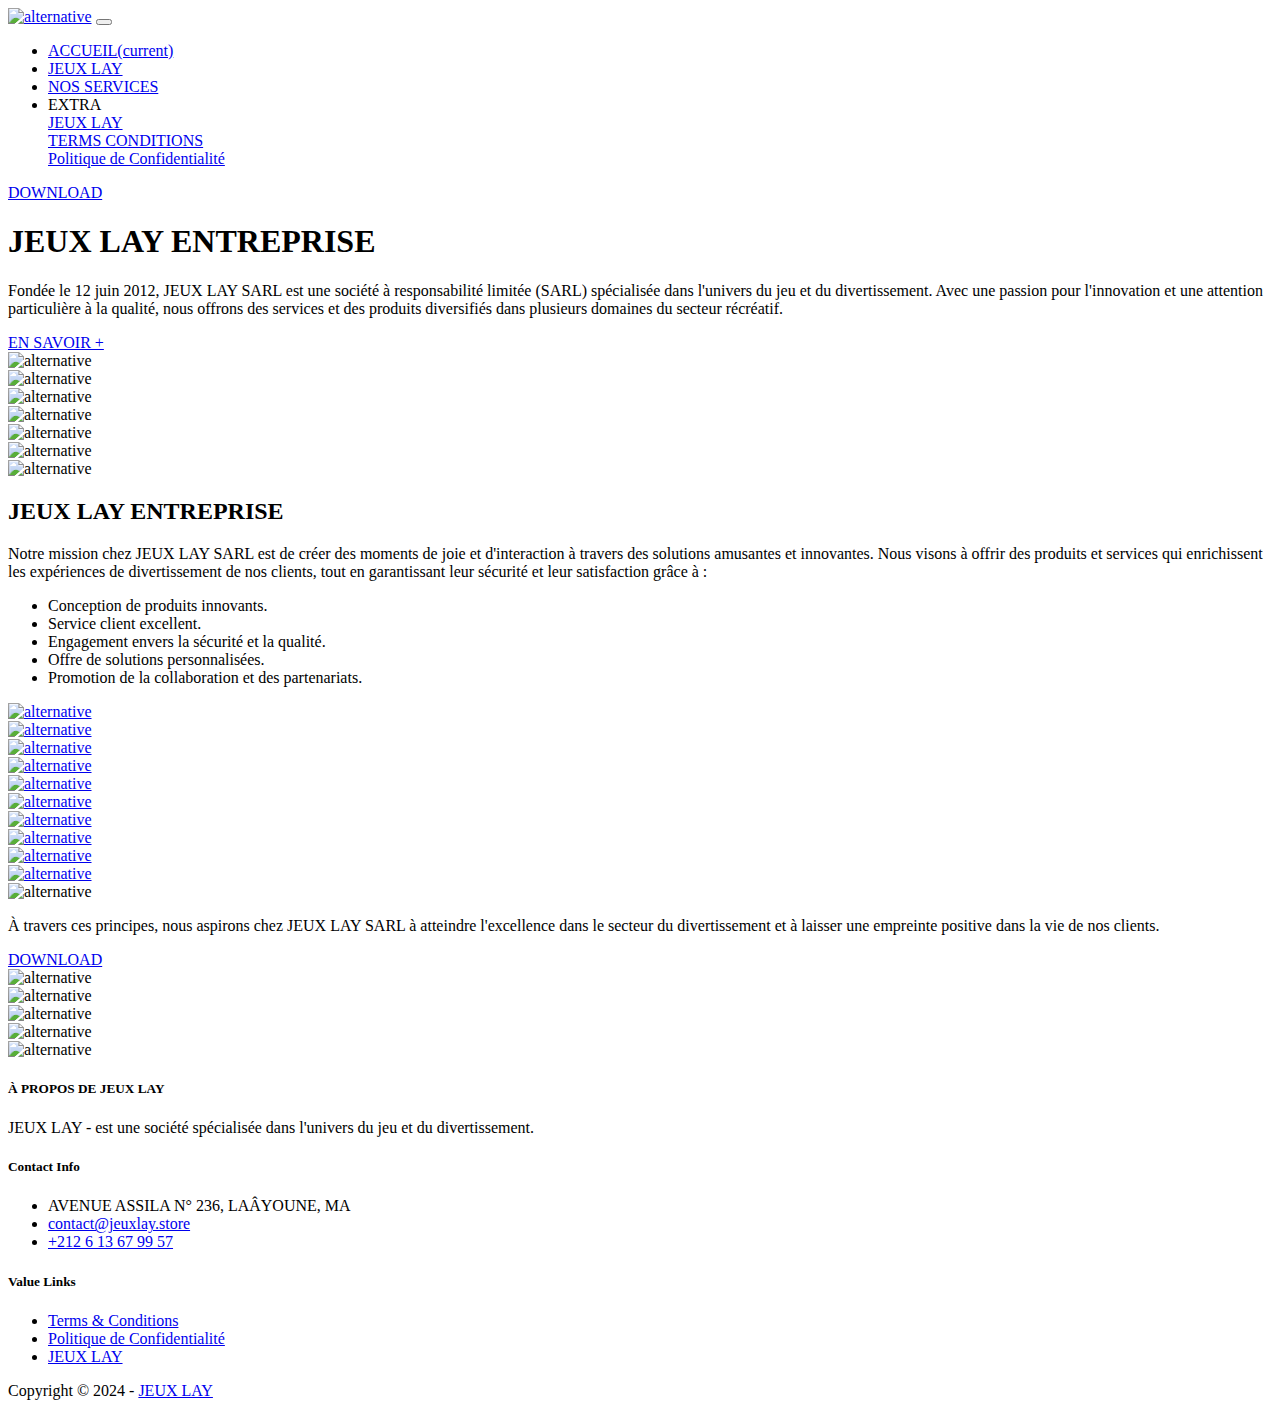
==== index.html @ 2b6c50cb "Add files via upload" ====
<!DOCTYPE html>
<html lang="en">
<head>
    <meta charset="utf-8">
    <meta name="viewport" content="width=device-width, initial-scale=1, shrink-to-fit=no">
    
    <!-- SEO Meta Tags -->
    <meta name="description" content="JEUX LAY SARL est une société à responsabilité limitée (SARL) spécialisée dans l'univers du jeu et du divertissement.">
    <meta name="author" content="JEUX LAY SARL">

    <!-- OG Meta Tags to improve the way the post looks when you share the page on LinkedIn, Facebook, Google+ -->
	<meta property="og:site_name" content="" /> <!-- website name -->
	<meta property="og:site" content="" /> <!-- website link -->
	<meta property="og:title" content=""/> <!-- title shown in the actual shared post -->
	<meta property="og:description" content="" /> <!-- description shown in the actual shared post -->
	<meta property="og:image" content="" /> <!-- image link, make sure it's jpg -->
	<meta property="og:url" content="" /> <!-- where do you want your post to link to -->
	<meta property="og:type" content="article" />

    <!-- Webpage Title -->
    <title>JEUX LAY - est une société spécialisée dans l'univers du jeu et du divertissement.</title>
    
    <!-- Styles -->
    <link href="https://fonts.googleapis.com/css?family=Open+Sans:400,400i,700&display=swap&subset=latin-ext" rel="stylesheet">
    <link href="css/bootstrap.css" rel="stylesheet">
    <link href="css/fontawesome-all.css" rel="stylesheet">
    <link href="css/swiper.css" rel="stylesheet">
	<link href="css/magnific-popup.css" rel="stylesheet">
	<link href="css/styles.css" rel="stylesheet">
	
	<!-- Favicon  -->
    <link rel="icon" href="images/favicon.png">
</head>
<body data-spy="scroll" data-target=".fixed-top">
    
    <!-- Preloader -->
	<div class="spinner-wrapper">
        <div class="spinner">
            <div class="bounce1"></div>
            <div class="bounce2"></div>
            <div class="bounce3"></div>
        </div>
    </div>
    <!-- end of preloader -->
    

    <!-- Navigation -->
    <nav class="navbar navbar-expand-lg navbar-dark navbar-custom fixed-top">
        <div class="container">
            <!-- Text Logo - Use this if you don't have a graphic logo -->
            <!-- <a class="navbar-brand logo-text page-scroll" href="index.html">Sync</a> -->

            <!-- Image Logo -->
            <a class="navbar-brand logo-image" href="index.html"><img src="images/logo.png" alt="alternative"></a> 
            
            <!-- Mobile Menu Toggle Button -->
            <button class="navbar-toggler" type="button" data-toggle="collapse" data-target="#navbarsExampleDefault" aria-controls="navbarsExampleDefault" aria-expanded="false" aria-label="Toggle navigation">
                <span class="navbar-toggler-awesome fas fa-bars"></span>
                <span class="navbar-toggler-awesome fas fa-times"></span>
            </button>
            <!-- end of mobile menu toggle button -->

            <div class="collapse navbar-collapse" id="navbarsExampleDefault">
                <ul class="navbar-nav ml-auto">
                    <li class="nav-item">
                        <a class="nav-link page-scroll" href="#header">ACCUEIL<span class="sr-only">(current)</span></a>
                    </li>
                    <li class="nav-item">
                        <a class="nav-link page-scroll" href="#description">JEUX LAY</a>
                    </li>
                    <li class="nav-item">
                        <a class="nav-link page-scroll" href="#screens">NOS SERVICES</a>
                    </li>

                    <!-- Dropdown Menu -->          
                    <li class="nav-item dropdown">
                        <a class="nav-link dropdown-toggle page-scroll" id="navbarDropdown" role="button" aria-haspopup="true" aria-expanded="false">EXTRA</a>
                        <div class="dropdown-menu" aria-labelledby="navbarDropdown">
                            <a class="dropdown-item" href="article-details.html"><span class="item-text">JEUX LAY</span></a>
                            <div class="dropdown-divider"></div>
                            <a class="dropdown-item" href="terms-conditions.html"><span class="item-text">TERMS CONDITIONS</span></a>
                            <div class="dropdown-divider"></div>
                            <a class="dropdown-item" href="privacy-policy.html"><span class="item-text">Politique de Confidentialité</span></a>
                        </div>
                    </li>
                    <!-- end of dropdown menu -->
                </ul>
                <span class="nav-item">
                    <a class="btn-outline-sm page-scroll" href="#download">DOWNLOAD</a>
                </span>
            </div>
        </div> <!-- end of container -->
    </nav> <!-- end of navbar -->
    <!-- end of navigation -->


    <!-- Header -->
    <header class="header">
        <div class="container">
            <div class="row">
                <div class="col-lg-12">
                    <div class="text-container">
                        <h1>JEUX LAY ENTREPRISE</h1>
                        <p class="p-large p-heading">Fondée le 12 juin 2012, JEUX LAY SARL est une société à responsabilité limitée (SARL) spécialisée dans l'univers du jeu et du divertissement. Avec une passion pour l'innovation et une attention particulière à la qualité, nous offrons des services et des produits diversifiés dans plusieurs domaines du secteur récréatif.</p>
                        <a class="btn-solid-lg" href="article-details.html"><i class="fab fa-google-play"></i>EN SAVOIR +</a>
		    </div> <!-- end of text-container -->
                </div> <!-- end of col -->
            </div> <!-- end of row -->
            <div class="row">
                <div class="col-lg-12">
                    <div class="image-container">
                        <img class="img-fluid" src="images/header.png" alt="alternative">
                    </div> <!-- end of text-container -->
                </div> <!-- end of col -->
            </div> <!-- end of row -->
        </div> <!-- end of container -->
        <div class="deco-white-circle-1">
            <img src="images/decorative-white-circle.svg" alt="alternative">
        </div> <!-- end of deco-white-circle-1 -->
        <div class="deco-white-circle-2">
            <img src="images/decorative-white-circle.svg" alt="alternative">
        </div> <!-- end of deco-white-circle-2 -->
        <div class="deco-blue-circle">
            <img src="images/decorative-blue-circle.svg" alt="alternative">
        </div> <!-- end of deco-blue-circle -->
        <div class="deco-yellow-circle">
            <img src="images/decorative-yellow-circle.svg" alt="alternative">
        </div> <!-- end of deco-yellow-circle -->
        <div class="deco-green-diamond">
            <img src="images/decorative-green-diamond.svg" alt="alternative">
        </div> <!-- end of deco-yellow-circle -->
    </header> <!-- end of header -->
    <!-- end of header -->

    <!-- Description 1 -->
    <div id="description" class="basic-1">
        <div class="container">
            <div class="row">
                <div class="col-lg-6">
                    <div class="image-container">
                        <img class="img-fluid" src="images/description.png" alt="alternative">
                    </div> <!-- end of image-container -->
                </div> <!-- end of col -->
                <div class="col-lg-6">
                    <div class="text-container">
                        <h2>JEUX LAY ENTREPRISE</h2>
                         <p>Notre mission chez JEUX LAY SARL est de créer des moments de joie et d'interaction à travers des solutions amusantes et innovantes. Nous visons à offrir des produits et services qui enrichissent les expériences de divertissement de nos clients, tout en garantissant leur sécurité et leur satisfaction grâce à :</p>
			<ul class="list-unstyled li-space-lg">
                            <li class="media">
                                <i class="fas fa-square"></i>
                                <div class="media-body">Conception de produits innovants.</div>
                            </li>
                            <li class="media">
                                <i class="fas fa-square"></i>
                                <div class="media-body">Service client excellent.</div>
                            </li>
                            <li class="media">
                                <i class="fas fa-square"></i>
                                <div class="media-body">Engagement envers la sécurité et la qualité.</div>
                            </li>
				<li class="media">
                                <i class="fas fa-square"></i>
                                <div class="media-body">Offre de solutions personnalisées.</div>
                            </li>
				<li class="media">
                                <i class="fas fa-square"></i>
                                <div class="media-body">Promotion de la collaboration et des partenariats.</div>
                            </li>
                        </ul>
                    </div> <!-- end of text-container -->
                </div> <!-- end of col -->
            </div> <!-- end of row -->
        </div> <!-- end of container -->
    </div> <!-- end of basic-1 -->
    <!-- end of description 1 -->

    <!-- Screenshots -->
    <div id="screens" class="slider">
        <div class="container">
            <div class="row">
                <div class="col-lg-12">
                    
                    <!-- Image Slider -->
                    <div class="slider-container">
                        <div class="swiper-container image-slider">
                            <div class="swiper-wrapper">
                                
                                <!-- Slide -->
                                <div class="swiper-slide">
                                    <a href="images/screenshot-1.png" class="popup-link" data-effect="fadeIn">
                                        <img class="img-fluid" src="images/screenshot-1.png" alt="alternative">
                                    </a>
                                </div>
                                <!-- end of slide -->

                                <!-- Slide -->
                                <div class="swiper-slide">
                                    <a href="images/screenshot-2.png" class="popup-link" data-effect="fadeIn">
                                        <img class="img-fluid" src="images/screenshot-2.png" alt="alternative">
                                    </a>
                                </div>
                                <!-- end of slide -->

                                <!-- Slide -->
                                <div class="swiper-slide">
                                    <a href="images/screenshot-3.png" class="popup-link" data-effect="fadeIn">
                                        <img class="img-fluid" src="images/screenshot-3.png" alt="alternative">
                                    </a>
                                </div>
                                <!-- end of slide -->

                                <!-- Slide -->
                                <div class="swiper-slide">
                                    <a href="images/screenshot-4.png" class="popup-link" data-effect="fadeIn">
                                        <img class="img-fluid" src="images/screenshot-4.png" alt="alternative">
                                    </a>
                                </div>
                                <!-- end of slide -->

                                <!-- Slide -->
                                <div class="swiper-slide">
                                    <a href="images/screenshot-5.png" class="popup-link" data-effect="fadeIn">
                                        <img class="img-fluid" src="images/screenshot-5.png" alt="alternative">
                                    </a>
                                </div>
                                <!-- end of slide -->

                                <!-- Slide -->
                                <div class="swiper-slide">
                                    <a href="images/screenshot-1.png" class="popup-link" data-effect="fadeIn">
                                        <img class="img-fluid" src="images/screenshot-6.png" alt="alternative">
                                    </a>
                                </div>
                                <!-- end of slide -->

                                <!-- Slide -->
                                <div class="swiper-slide">
                                    <a href="images/screenshot-2.png" class="popup-link" data-effect="fadeIn">
                                        <img class="img-fluid" src="images/screenshot-1.png" alt="alternative">
                                    </a>
                                </div>
                                <!-- end of slide -->

                                <!-- Slide -->
                                <div class="swiper-slide">
                                    <a href="images/screenshot-3.png" class="popup-link" data-effect="fadeIn">
                                        <img class="img-fluid" src="images/screenshot-2.png" alt="alternative">
                                    </a>
                                </div>
                                <!-- end of slide -->

                                <!-- Slide -->
                                <div class="swiper-slide">
                                    <a href="images/screenshot-4.png" class="popup-link" data-effect="fadeIn">
                                        <img class="img-fluid" src="images/screenshot-3.png" alt="alternative">
                                    </a>
                                </div>
                                <!-- end of slide -->

                                <!-- Slide -->
                                <div class="swiper-slide">
                                    <a href="images/screenshot-5.png" class="popup-link" data-effect="fadeIn">
                                        <img class="img-fluid" src="images/screenshot-4.png" alt="alternative">
                                    </a>
                                </div>
                                <!-- end of slide -->
                                
                            </div> <!-- end of swiper-wrapper -->

                            <!-- Add Arrows -->
                            <div class="swiper-button-next"></div>
                            <div class="swiper-button-prev"></div>
                            <!-- end of add arrows -->

                        </div> <!-- end of swiper-container -->
                    </div> <!-- end of slider-container -->
                    <!-- end of image slider -->

                </div> <!-- end of col -->
            </div> <!-- end of row -->
        </div> <!-- end of container -->
    </div> <!-- end of slider -->
    <!-- end of screenshots -->    


    <!-- Download -->
    <div id="download" class="basic-3">
        <div class="container">
            <div class="row">
                <div class="col-lg-12">
                    <div class="image-container">
                        <img class="img-fluid" src="images/download.png" alt="alternative">
                    </div> <!-- end of image-container -->
                    <p class="p-large">À travers ces principes, nous aspirons chez JEUX LAY SARL à atteindre l'excellence dans le secteur du divertissement et à laisser une empreinte positive dans la vie de nos clients.</p>
                    <a class="btn-solid-lg" href="#your-link"><i class="fab fa-google-play"></i>DOWNLOAD</a>
                </div> <!-- end of col -->
            </div> <!-- end of row -->
        </div> <!-- end of container -->
        <div class="deco-white-circle-1">
            <img src="images/decorative-white-circle.svg" alt="alternative">
        </div> <!-- end of deco-white-circle-1 -->
        <div class="deco-white-circle-2">
            <img src="images/decorative-white-circle.svg" alt="alternative">
        </div> <!-- end of deco-white-circle-2 -->
        <div class="deco-blue-circle">
            <img src="images/decorative-blue-circle.svg" alt="alternative">
        </div> <!-- end of deco-blue-circle -->
        <div class="deco-yellow-circle">
            <img src="images/decorative-yellow-circle.svg" alt="alternative">
        </div> <!-- end of deco-yellow-circle -->
        <div class="deco-green-diamond">
            <img src="images/decorative-green-diamond.svg" alt="alternative">
        </div> <!-- end of deco-yellow-circle -->
    </div> <!-- end of basic-3 -->
    <!-- end of download -->


    <!-- Footer -->
    <div class="footer">
        <div class="container">
            <div class="row">
                <div class="col-lg-12">
                    <div class="footer-col first">
                        <h5>À PROPOS DE JEUX LAY</h5>
                        <p class="p-small">JEUX LAY - est une société spécialisée dans l'univers du jeu et du divertissement.</p>
                    </div> <!-- end of footer-col -->
                    <div class="footer-col second">
                        <h5>Contact Info</h5>
                        <ul class="list-unstyled li-space-lg p-small">
                            <li class="media">
                                <i class="fas fa-map-marker-alt"></i>
                                <div class="media-body">AVENUE ASSILA N° 236, LAÂYOUNE, MA</div>
                            </li>
                            <li class="media">
                                <i class="fas fa-envelope"></i>
                                <div class="media-body"><a href="#your-link">contact@jeuxlay.store</a></div>
                            </li>
                            <li class="media">
                                <i class="fas fa-phone-alt"></i>
                                <div class="media-body"><a href="#your-link">+212 6 13 67 99 57</a></div>
                            </li>
                        </ul>
                    </div> <!-- end of footer-col -->
                    <div class="footer-col third">
                        <h5>Value Links</h5>
                        <ul class="list-unstyled li-space-lg p-small">
                            <li><a href="terms-conditions.html">Terms & Conditions</a></li>
                            <li><a href="privacy-policy.html">Politique de Confidentialité</a></li>
                            <li><a href="article-details.html">JEUX LAY</a></li>
                        </ul>
                    </div> <!-- end of footer-col -->
                    <div class="footer-col fifth">
                        <span class="fa-stack">
                            <a href="#your-link">
                                <i class="fas fa-circle fa-stack-2x"></i>
                                <i class="fab fa-facebook-f fa-stack-1x"></i>
                            </a>
                        </span>
                        <span class="fa-stack">
                            <a href="#your-link">
                                <i class="fas fa-circle fa-stack-2x"></i>
                                <i class="fab fa-twitter fa-stack-1x"></i>
                            </a>
                        </span>
                        <span class="fa-stack">
                            <a href="#your-link">
                                <i class="fas fa-circle fa-stack-2x"></i>
                                <i class="fab fa-pinterest-p fa-stack-1x"></i>
                            </a>
                        </span>
                        <span class="fa-stack">
                            <a href="#your-link">
                                <i class="fas fa-circle fa-stack-2x"></i>
                                <i class="fab fa-instagram fa-stack-1x"></i>
                            </a>
                        </span>
                    </div> <!-- end of footer-col -->
                </div> <!-- end of col -->
            </div> <!-- end of row -->
        </div> <!-- end of container -->
    </div> <!-- end of footer -->  
    <!-- end of footer -->


    <!-- Copyright -->
    <div class="copyright">
        <div class="container">
            <div class="row">
                <div class="col-lg-12">
                    <p class="p-small">Copyright © 2024 - <a href="https://jeuxlay.store">JEUX LAY</a></p>
                </div> <!-- end of col -->
            </div> <!-- enf of row -->
        </div> <!-- end of container -->
    </div> <!-- end of copyright --> 
    <!-- end of copyright -->
    
    	
    <!-- Scripts -->
    <script src="js/jquery.min.js"></script> <!-- jQuery for Bootstrap's JavaScript plugins -->
    <script src="js/popper.min.js"></script> <!-- Popper tooltip library for Bootstrap -->
    <script src="js/bootstrap.min.js"></script> <!-- Bootstrap framework -->
    <script src="js/jquery.easing.min.js"></script> <!-- jQuery Easing for smooth scrolling between anchors -->
    <script src="js/swiper.min.js"></script> <!-- Swiper for image and text sliders -->
    <script src="js/jquery.magnific-popup.js"></script> <!-- Magnific Popup for lightboxes -->
    <script src="js/validator.min.js"></script> <!-- Validator.js - Bootstrap plugin that validates forms -->
    <script src="js/scripts.js"></script> <!-- Custom scripts -->
</body>
</html>
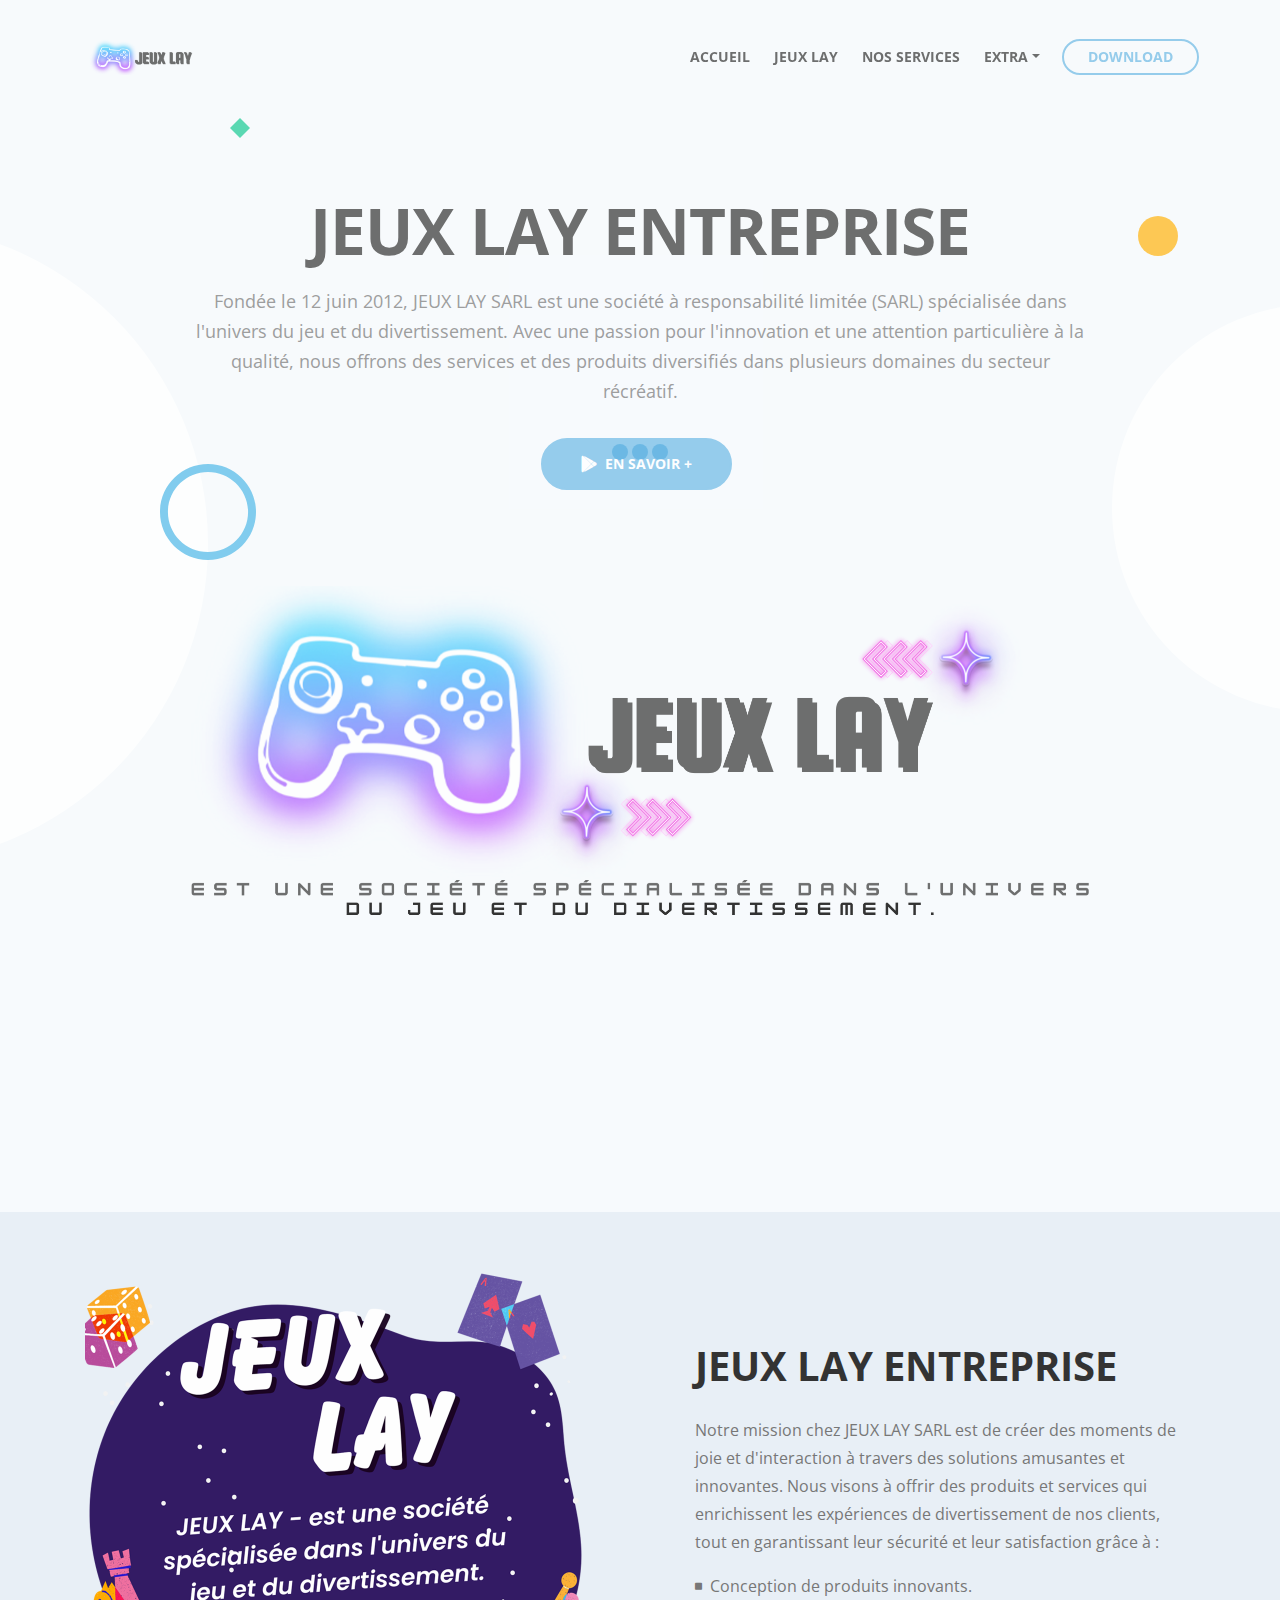
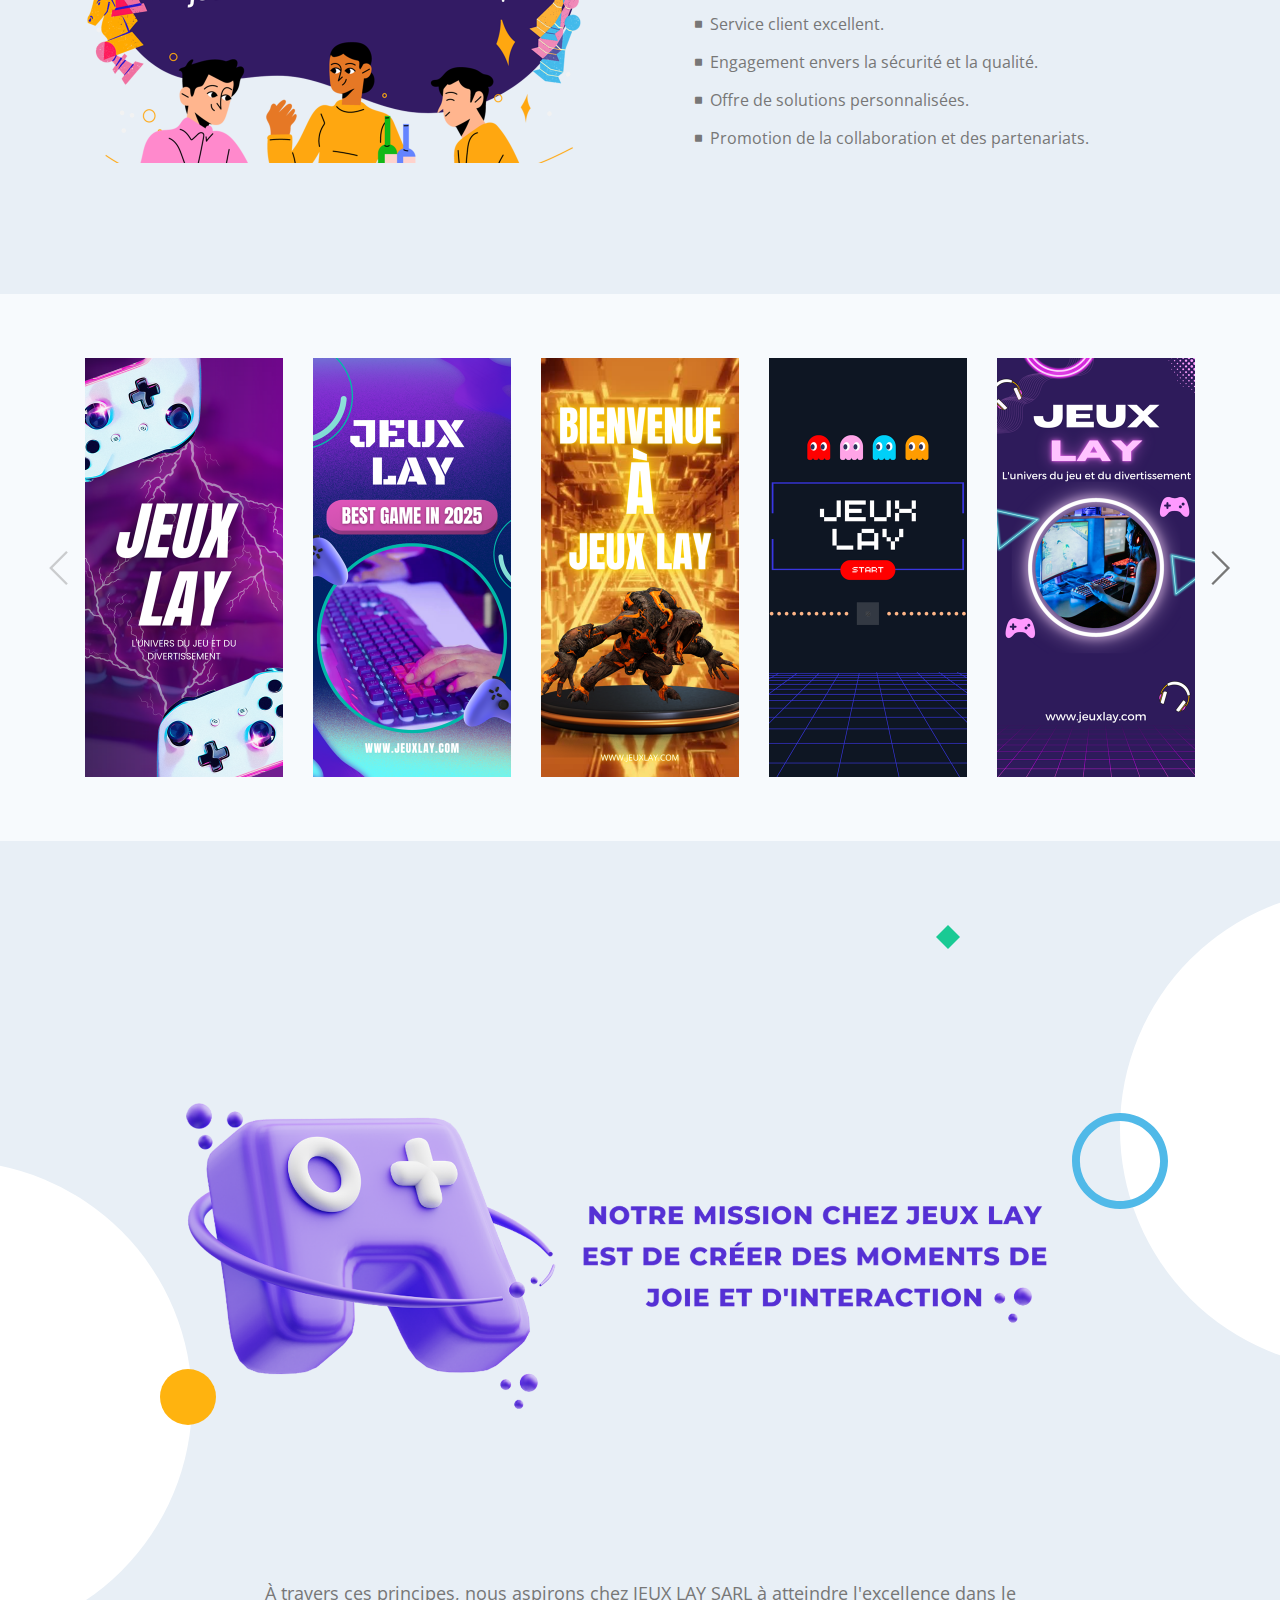
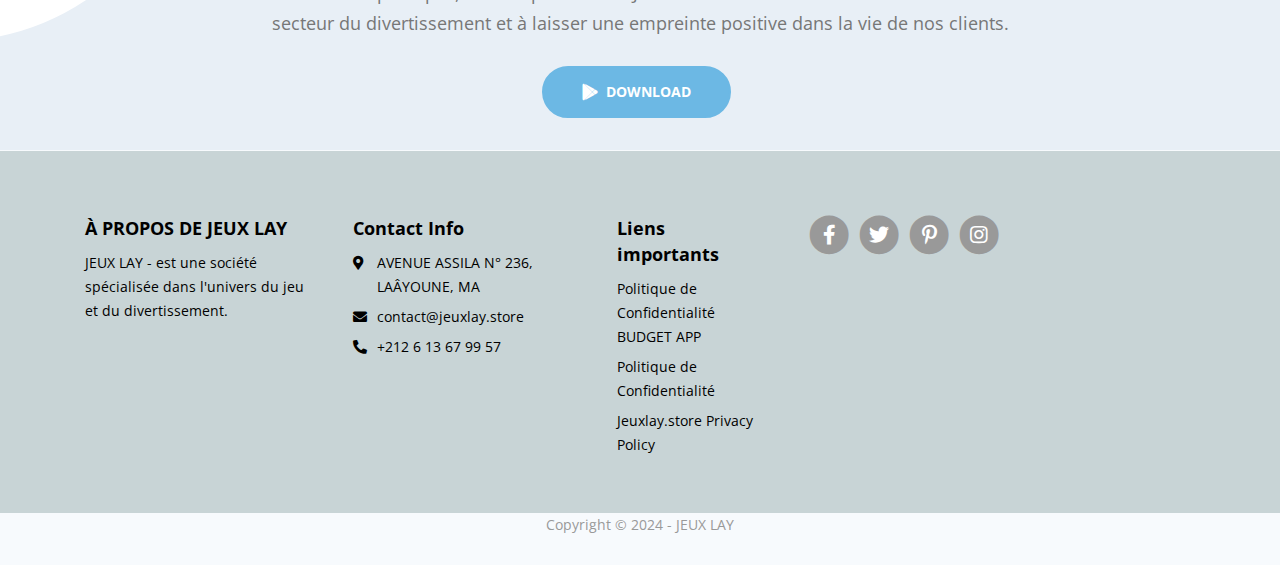
==== commit eb09d9e9: "Update index.html" ====
--- a/index.html
+++ b/index.html
@@ -342,11 +342,11 @@
                         </ul>
                     </div> <!-- end of footer-col -->
                     <div class="footer-col third">
-                        <h5>Value Links</h5>
+                        <h5>Liens importants</h5>
                         <ul class="list-unstyled li-space-lg p-small">
-                            <li><a href="terms-conditions.html">Terms & Conditions</a></li>
+                            <li><a href="privacy-policy-budget-tracking-app.html">Politique de Confidentialité BUDGET APP</a></li>
                             <li><a href="privacy-policy.html">Politique de Confidentialité</a></li>
-                            <li><a href="article-details.html">JEUX LAY</a></li>
+                            <li><a href="privacy-policy-jeuxlay.html">Jeuxlay.store Privacy Policy</a></li>
                         </ul>
                     </div> <!-- end of footer-col -->
                     <div class="footer-col fifth">
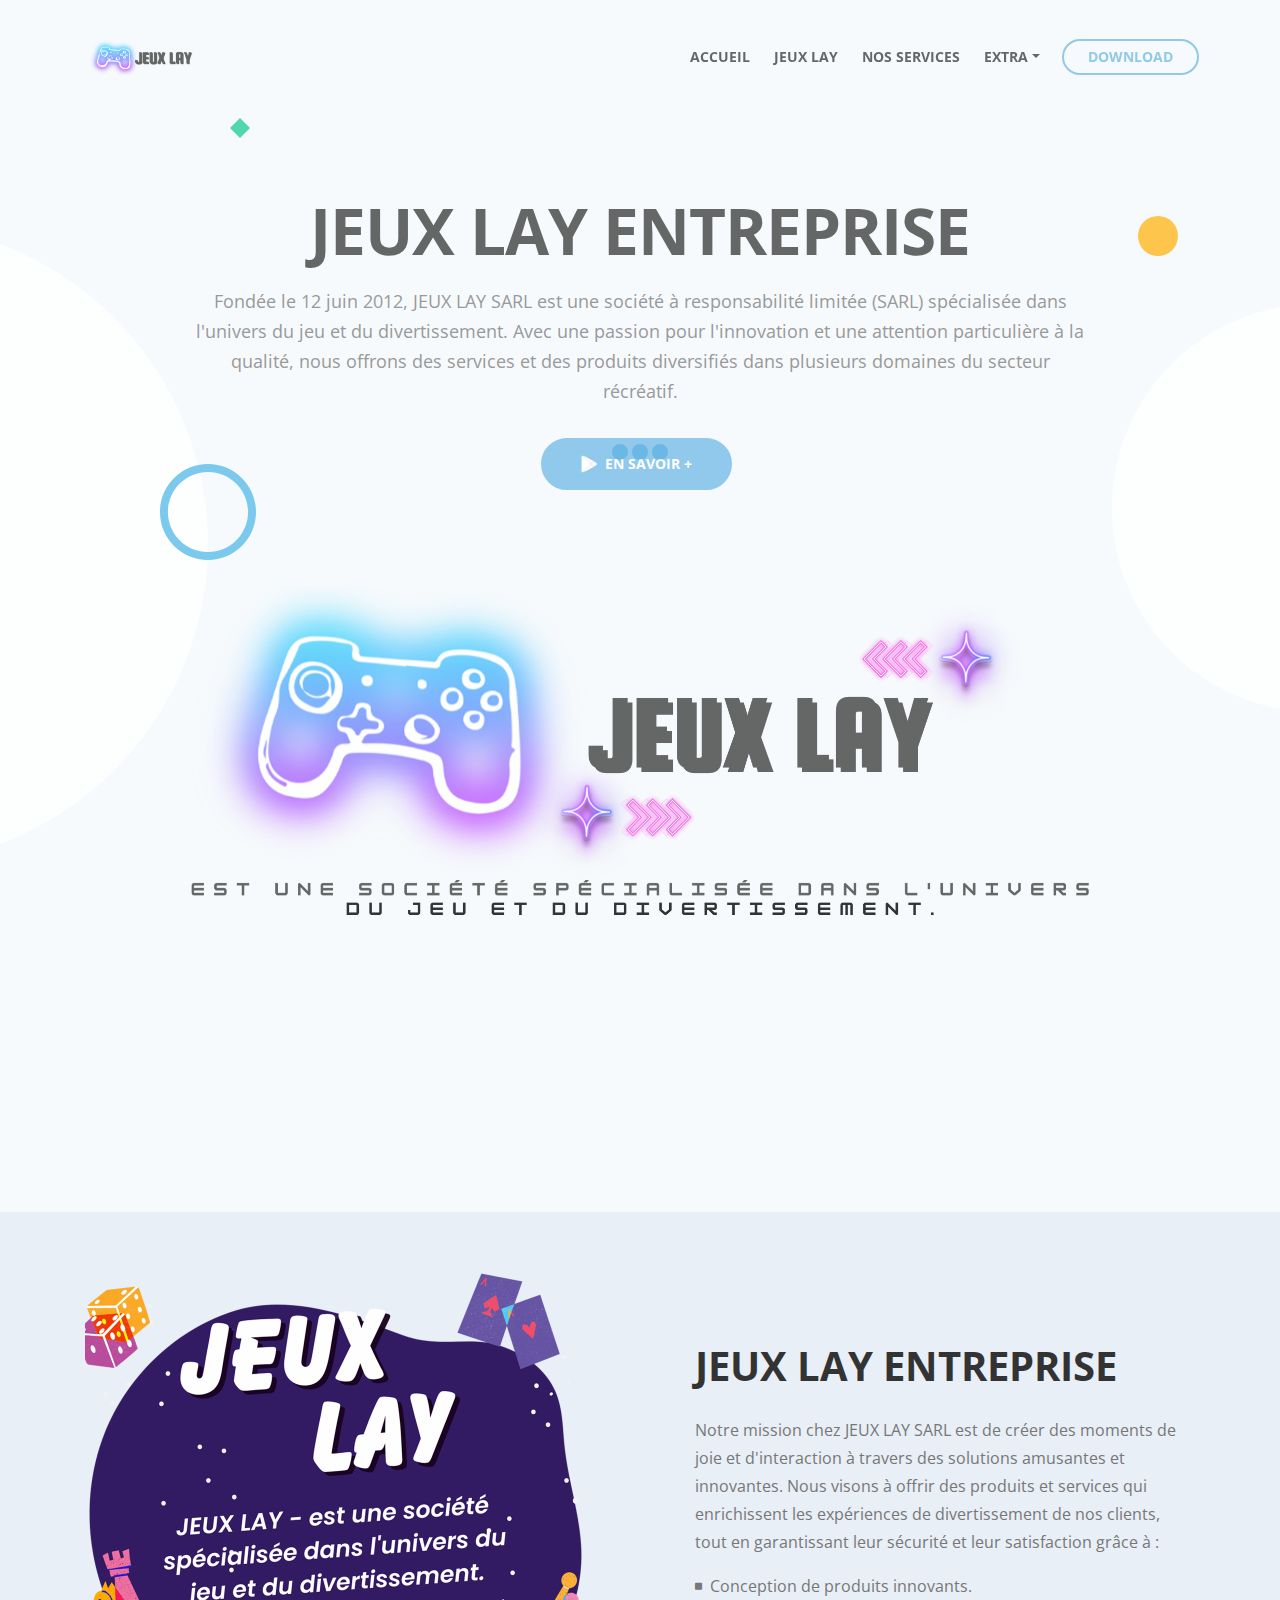
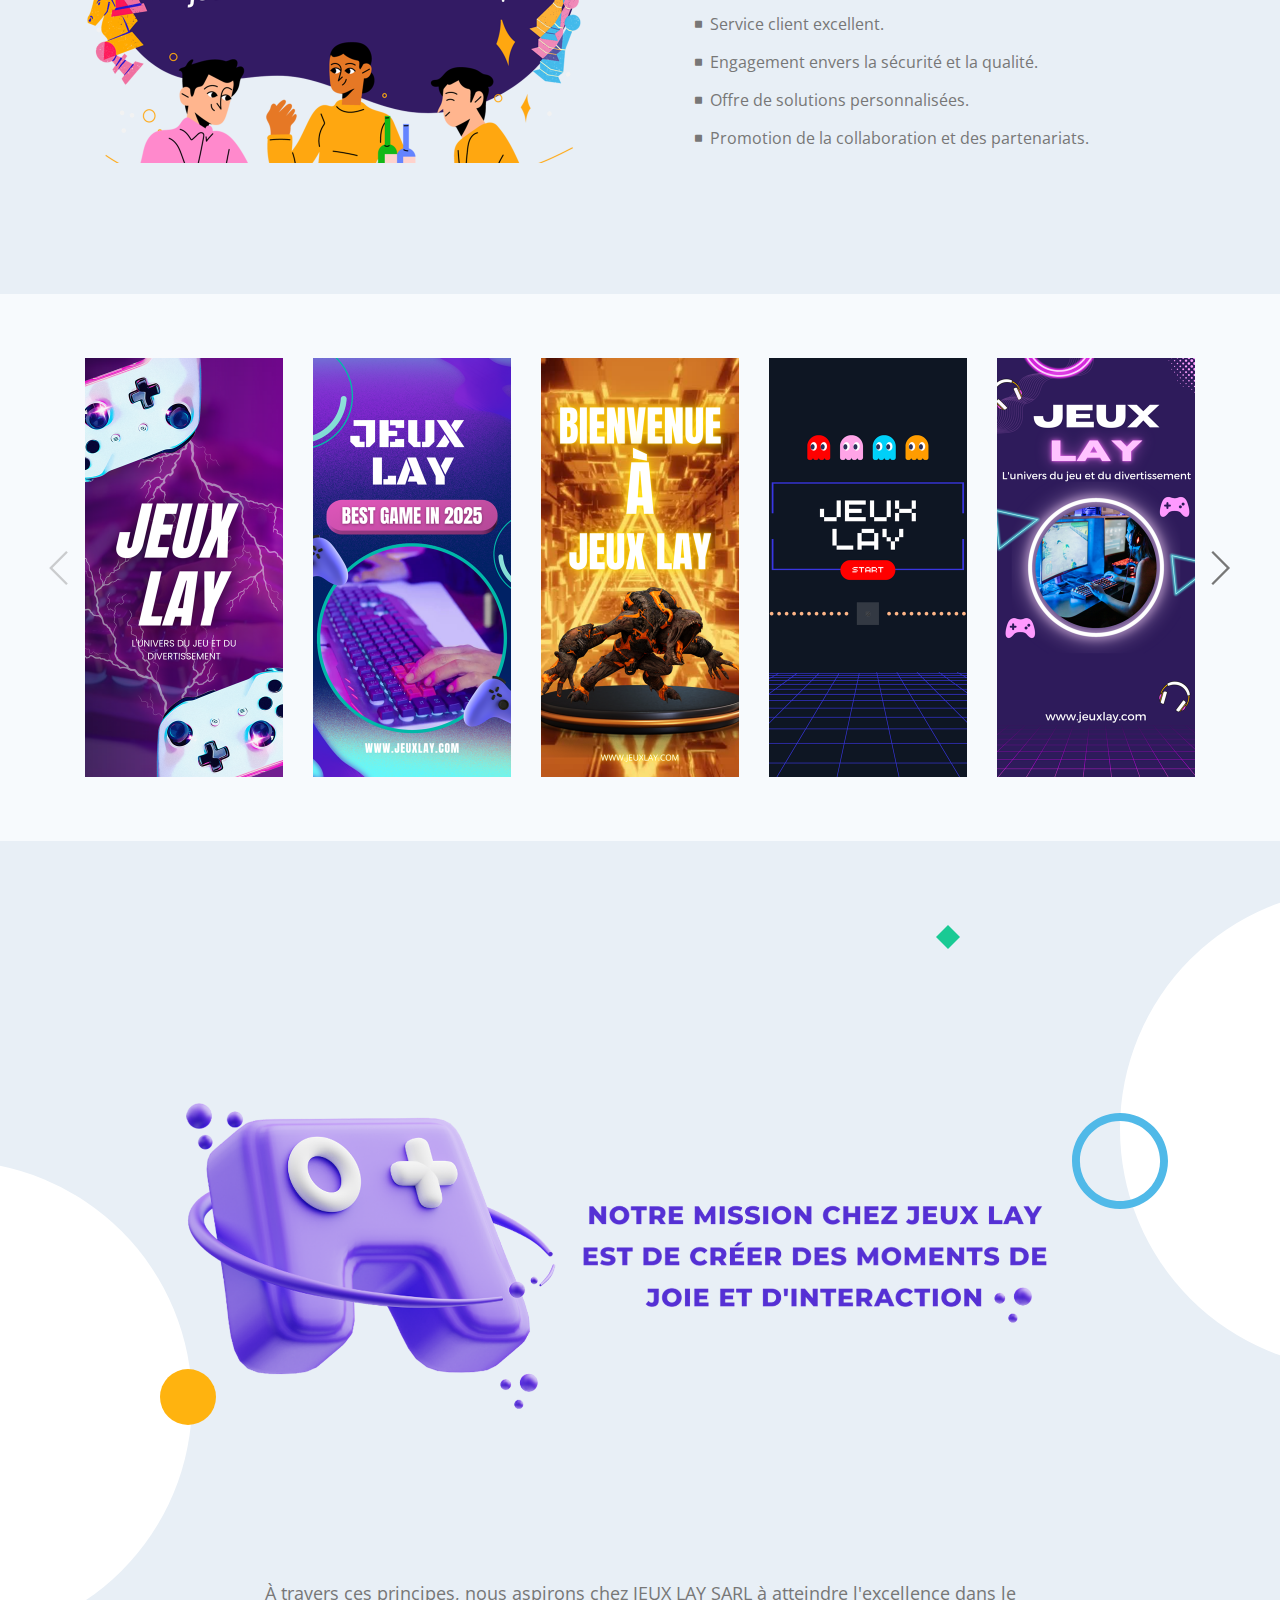
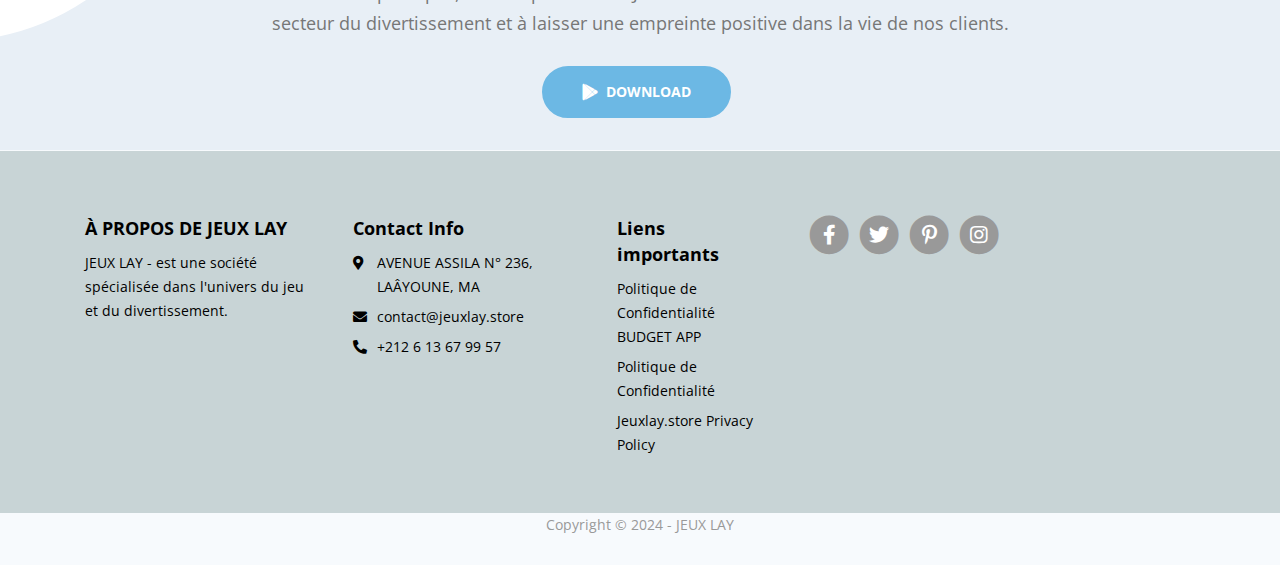
==== commit c5b4f83f: "Update index.html" ====
--- a/index.html
+++ b/index.html
@@ -333,11 +333,11 @@
                             </li>
                             <li class="media">
                                 <i class="fas fa-envelope"></i>
-                                <div class="media-body"><a href="#your-link">contact@jeuxlay.store</a></div>
+                                <div class="media-body"><a href="mailto:contact@jeuxlay.store">contact@jeuxlay.store</a></div>
                             </li>
                             <li class="media">
                                 <i class="fas fa-phone-alt"></i>
-                                <div class="media-body"><a href="#your-link">+212 6 13 67 99 57</a></div>
+                                <div class="media-body"><a href="tel:+212 6 13 67 99 57">+212 6 13 67 99 57</a></div>
                             </li>
                         </ul>
                     </div> <!-- end of footer-col -->
